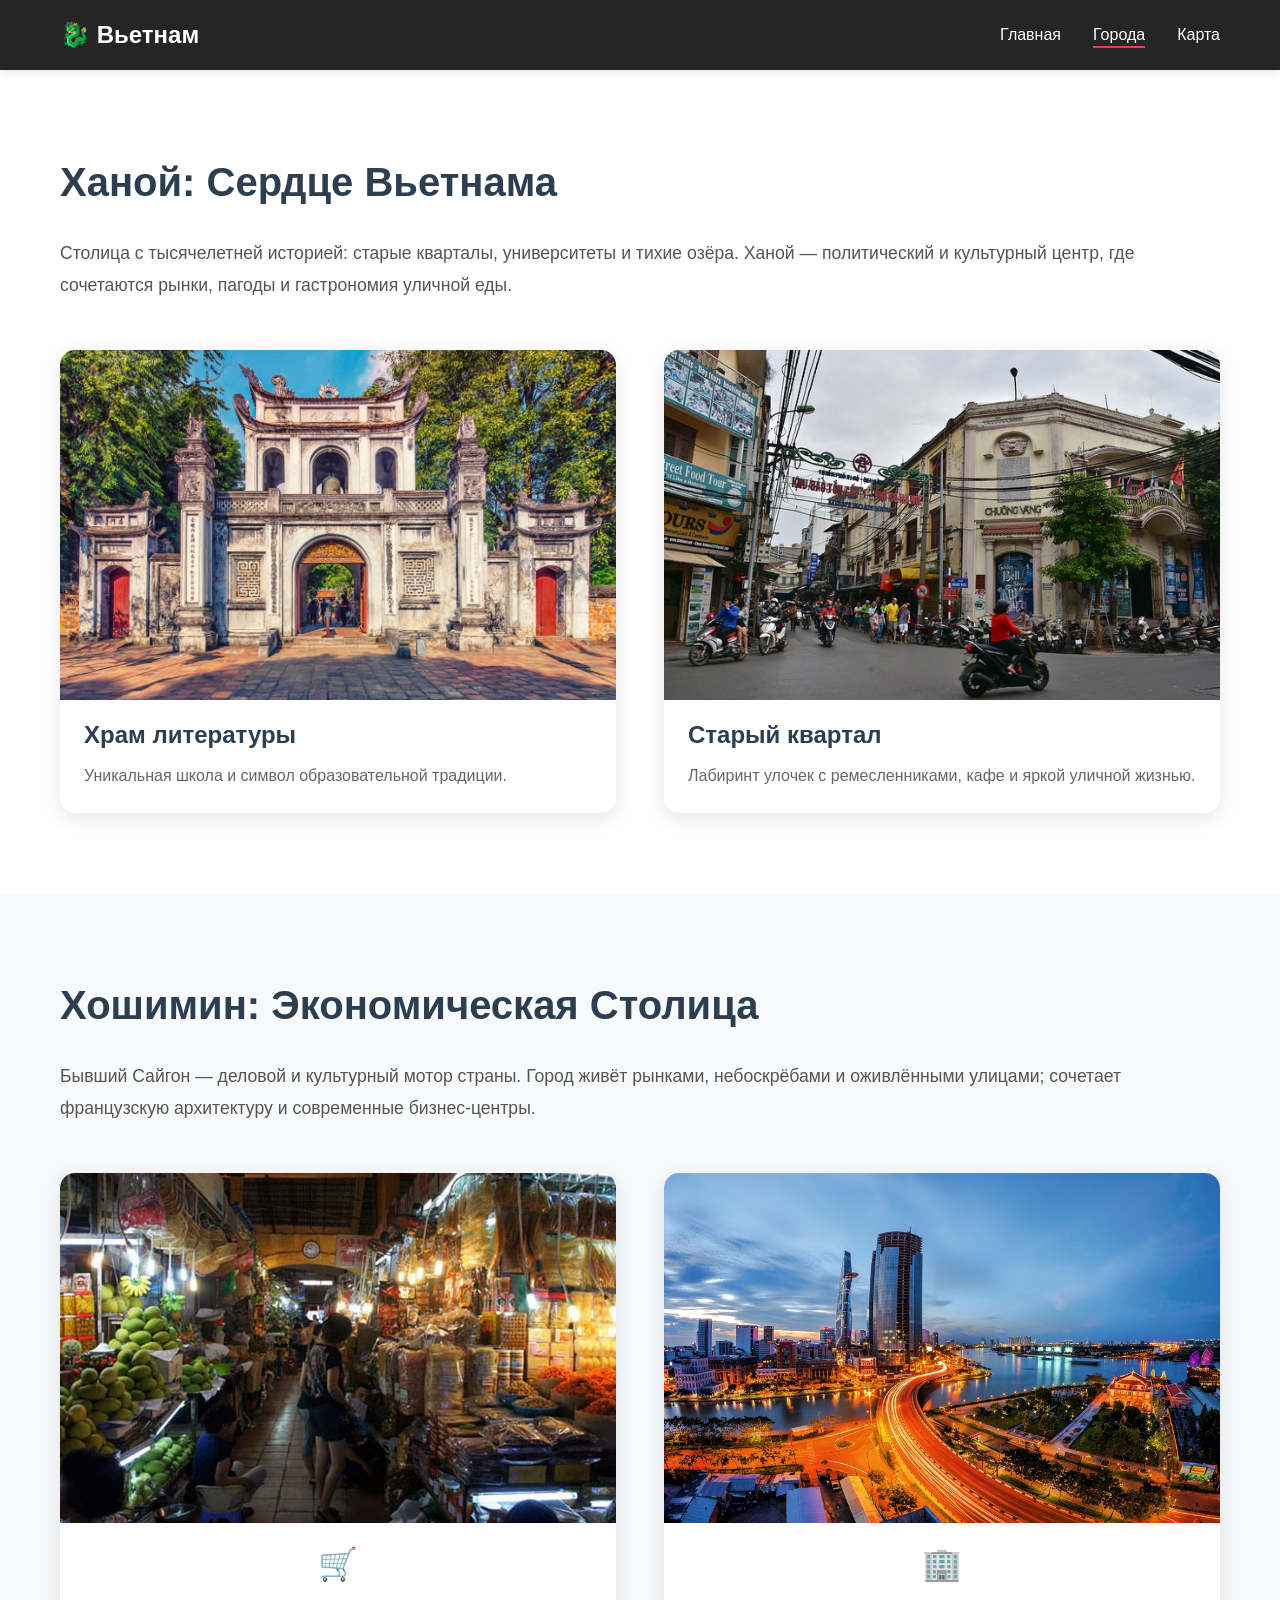
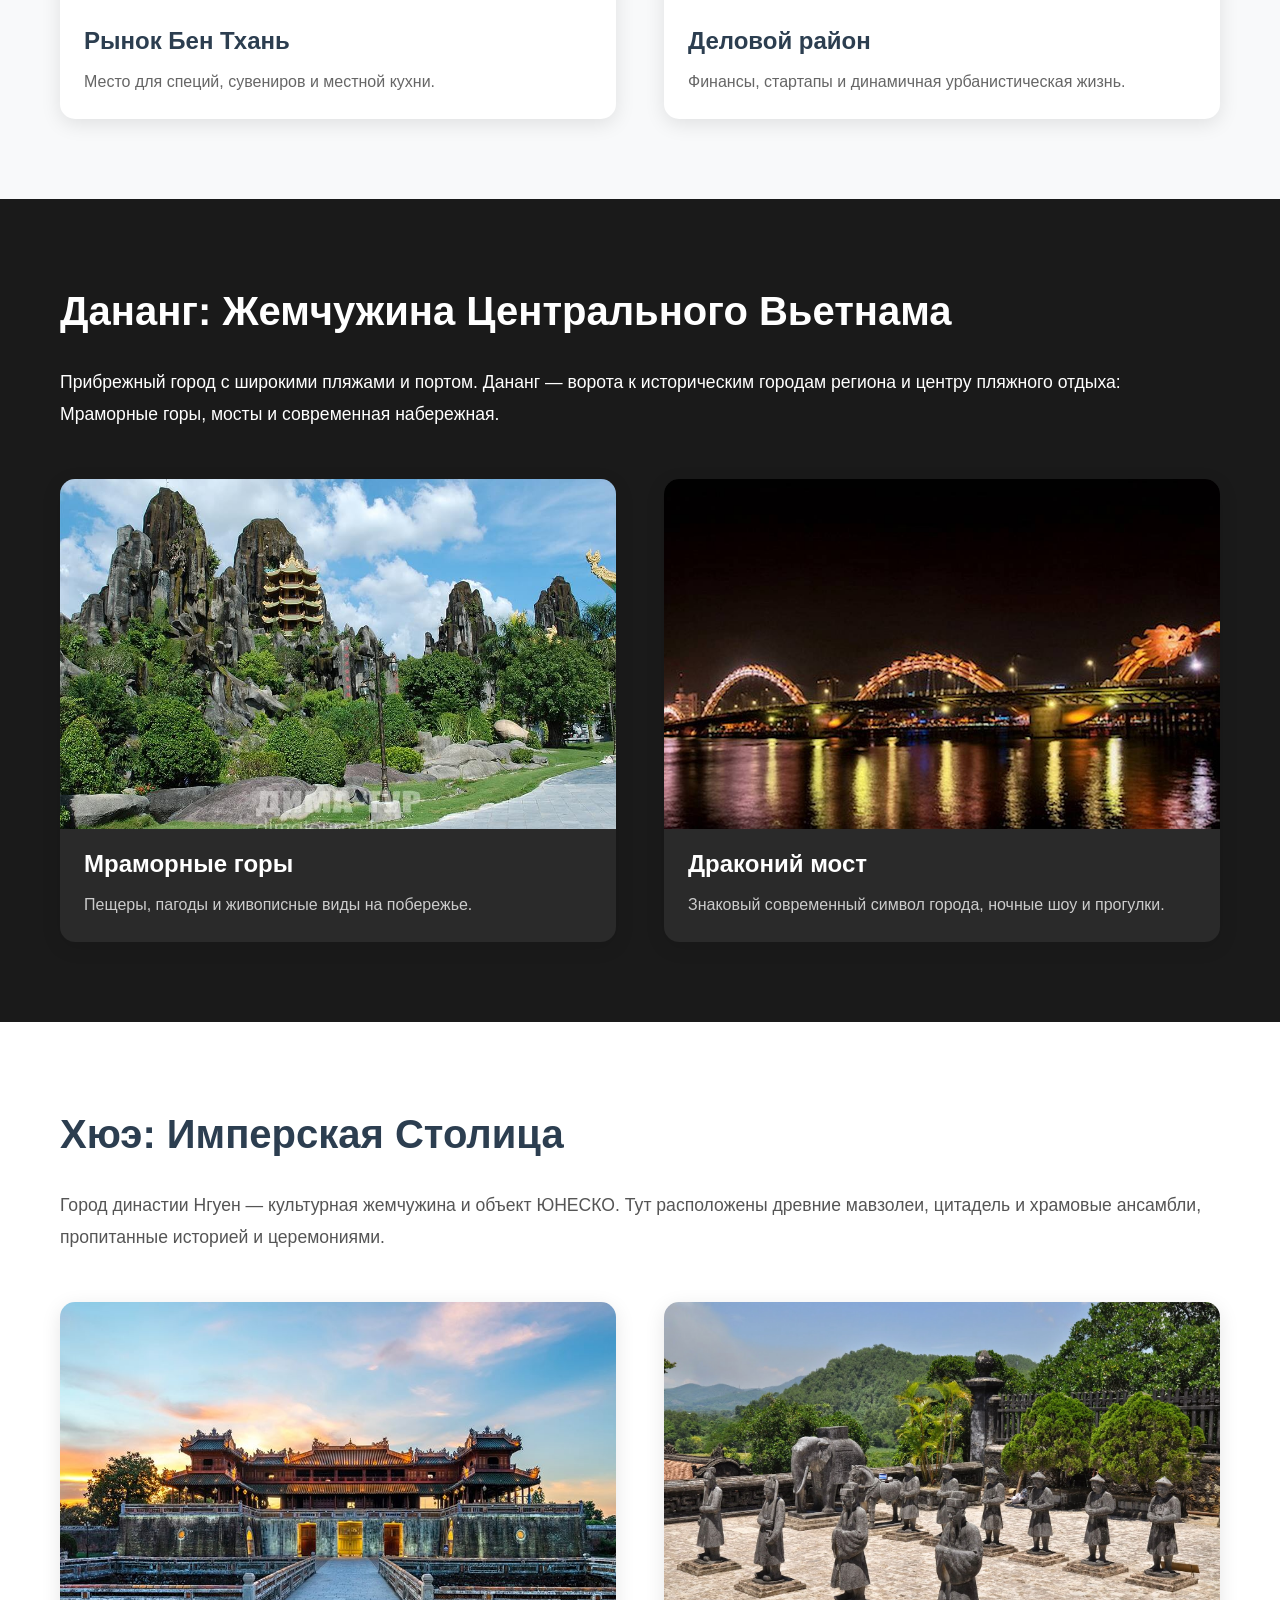
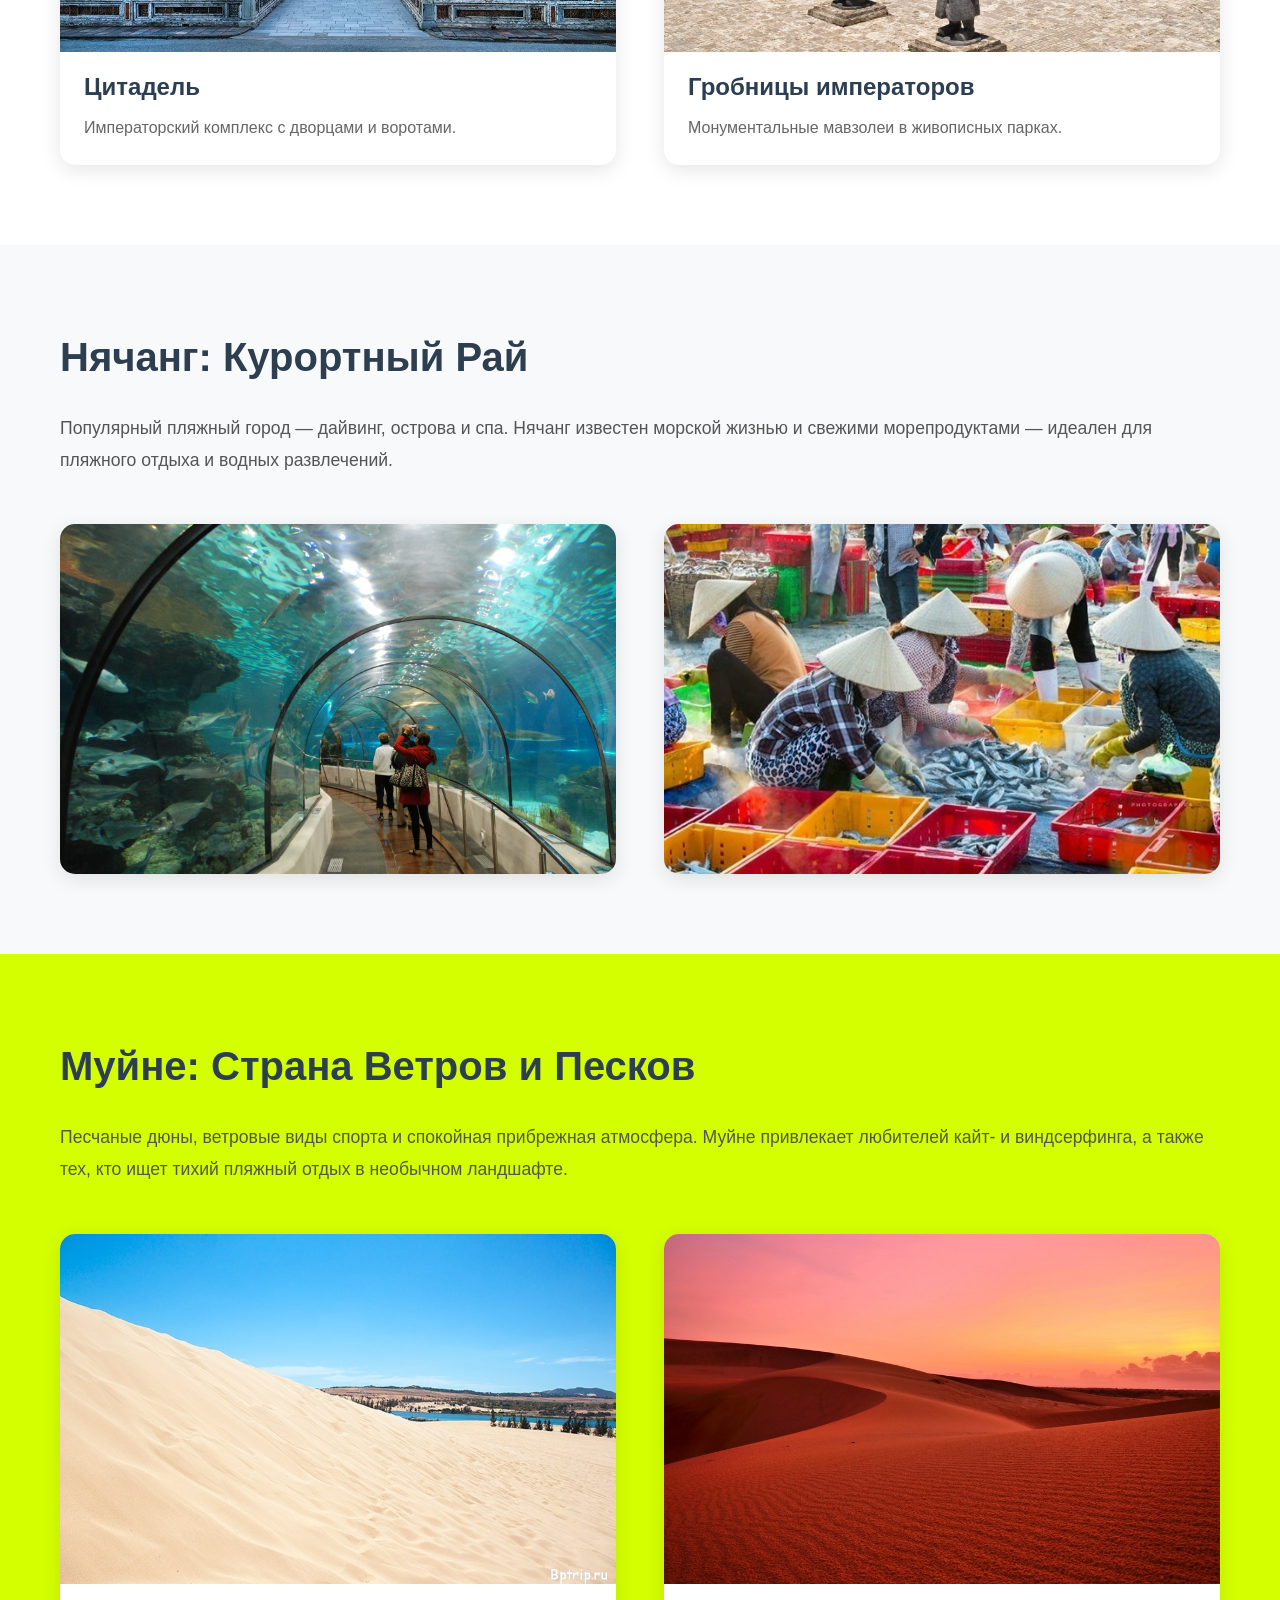
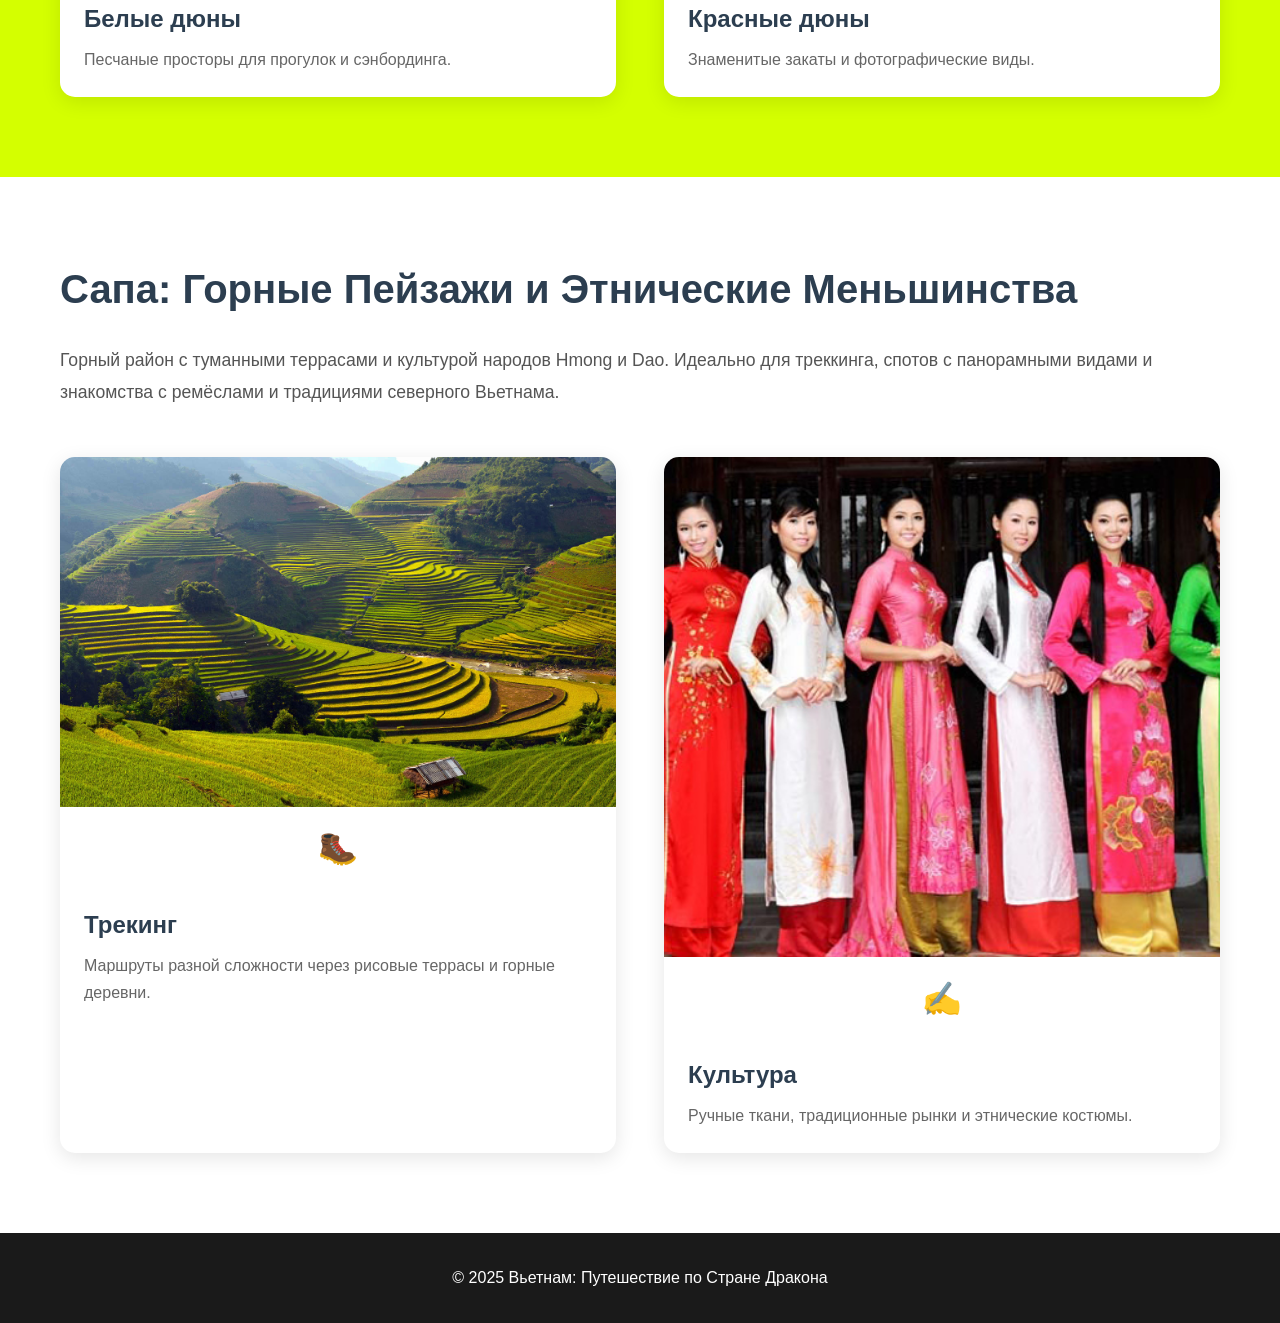
==== cities.html @ faefa75d "Upload all" ====
<!DOCTYPE html>
<html lang="ru">
<head>
    <meta charset="UTF-8">
    <meta name="viewport" content="width=device-width, initial-scale=1.0">
    <title>Города Вьетнама</title>
    <link rel="stylesheet" href="css/style.css">
    <link rel="stylesheet" href="css/responsive.css">
</head>
<body>
    <nav class="navbar">
        <div class="container">
            <div class="logo">🐉 Вьетнам</div>
            <ul class="nav-menu">
                <li><a href="index.html">Главная</a></li>
                <li><a href="cities.html" class="active">Города</a></li>
                <li><a href="map.html">Карта</a></li>
            </ul>
            <div class="burger">
                <span></span>
                <span></span>
                <span></span>
            </div>
        </div>
    </nav>

    <!-- Hanoi -->
    <section class="city-section" id="hanoi">
        <div class="container">
            <h1 class="city-title">Ханой: Сердце Вьетнама</h1>
            <p class="city-intro">Столица с тысячелетней историей: старые кварталы, университеты и тихие озёра. Ханой — политический и культурный центр, где сочетаются рынки, пагоды и гастрономия уличной еды.</p>
            
            <div class="attractions">
                <div class="attraction">
                    <img src="images/cities/hanoi-temple.jpg" alt="Храм Литературы">
                    <h3>Храм литературы</h3>
                    <p>Уникальная школа и символ образовательной традиции.</p>
                </div>
                <div class="attraction">
                    <img src="images/cities/hanoi-street.jpg" alt="Старый квартал">
                    <h3>Старый квартал</h3>
                    <p>Лабиринт улочек с ремесленниками, кафе и яркой уличной жизнью.</p>
                </div>
            </div>
        </div>
    </section>

    <!-- Ho Chi Minh -->
    <section class="city-section bg-light" id="hcmc">
        <div class="container">
            <h1 class="city-title">Хошимин: Экономическая Столица</h1>
            <p class="city-intro">Бывший Сайгон — деловой и культурный мотор страны. Город живёт рынками, небоскрёбами и оживлёнными улицами; сочетает французскую архитектуру и современные бизнес-центры.</p>
            
            <div class="attractions">
                <div class="attraction">
                    <img src="images/cities/hcmc-market.jpg" alt="Рынок Бен Тхань">
                    <div class="icon">🛒</div>
                    <h3>Рынок Бен Тхань</h3>
                    <p>Место для специй, сувениров и местной кухни.</p>
                </div>
                <div class="attraction">
                    <img src="images/cities/hcmc-business.jpg" alt="Деловой район">
                    <div class="icon">🏢</div>
                    <h3>Деловой район</h3>
                    <p>Финансы, стартапы и динамичная урбанистическая жизнь.</p>
                </div>
            </div>
        </div>
    </section>

    <!-- Da Nang -->
    <section class="city-section dark-theme" id="danang">
        <div class="container">
            <h1 class="city-title">Дананг: Жемчужина Центрального Вьетнама</h1>
            <p class="city-intro">Прибрежный город с широкими пляжами и портом. Дананг — ворота к историческим городам региона и центру пляжного отдыха: Мраморные горы, мосты и современная набережная.</p>
            
            <div class="attractions">
                <div class="attraction">
                    <img src="images/cities/danang-mountains.jpg" alt="Мраморные горы">
                    <h3>Мраморные горы</h3>
                    <p>Пещеры, пагоды и живописные виды на побережье.</p>
                </div>
                <div class="attraction">
                    <img src="images/cities/danang-bridge.jpg" alt="Драконий мост">
                    <h3>Драконий мост</h3>
                    <p>Знаковый современный символ города, ночные шоу и прогулки.</p>
                </div>
            </div>
        </div>
    </section>

    <!-- Hue -->
    <section class="city-section" id="hue">
        <div class="container">
            <h1 class="city-title">Хюэ: Имперская Столица</h1>
            <p class="city-intro">Город династии Нгуен — культурная жемчужина и объект ЮНЕСКО. Тут расположены древние мавзолеи, цитадель и храмовые ансамбли, пропитанные историей и церемониями.</p>
            
            <div class="attractions">
                <div class="attraction">
                    <img src="images/cities/hue-citadel.jpg" alt="Цитадель">
                    <h3>Цитадель</h3>
                    <p>Императорский комплекс с дворцами и воротами.</p>
                </div>
                <div class="attraction">
                    <img src="images/cities/hue-tombs.jpg" alt="Гробницы императоров">
                    <h3>Гробницы императоров</h3>
                    <p>Монументальные мавзолеи в живописных парках.</p>
                </div>
            </div>
        </div>
    </section>

    <!-- Nha Trang -->
    <section class="city-section bg-light" id="nhatrang">
        <div class="container">
            <h1 class="city-title">Нячанг: Курортный Рай</h1>
            <p class="city-intro">Популярный пляжный город — дайвинг, острова и спа. Нячанг известен морской жизнью и свежими морепродуктами — идеален для пляжного отдыха и водных развлечений.</p>
            
            <div class="attractions full-width">
                <div class="attraction">
                    <img src="images/cities/nha-trang-diving.jpg" alt="Дайвинг">
                </div>
                <div class="attraction">
                    <img src="images/cities/nha-trang-market.jpg" alt="Рынок морепродуктов">
                </div>
            </div>
        </div>
    </section>

    <!-- Mui Ne -->
    <section class="city-section lime-theme" id="muine">
        <div class="container">
            <h1 class="city-title">Муйне: Страна Ветров и Песков</h1>
            <p class="city-intro">Песчаные дюны, ветровые виды спорта и спокойная прибрежная атмосфера. Муйне привлекает любителей кайт- и виндсерфинга, а также тех, кто ищет тихий пляжный отдых в необычном ландшафте.</p>
            
            <div class="attractions">
                <div class="attraction">
                    <img src="images/cities/mui-ne-white.jpg" alt="Белые дюны">
                    <h3>Белые дюны</h3>
                    <p>Песчаные просторы для прогулок и сэнбординга.</p>
                </div>
                <div class="attraction">
                    <img src="images/cities/mui-ne-red.jpg" alt="Красные дюны">
                    <h3>Красные дюны</h3>
                    <p>Знаменитые закаты и фотографические виды.</p>
                </div>
            </div>
        </div>
    </section>

    <!-- Sapa -->
    <section class="city-section" id="sapa">
        <div class="container">
            <h1 class="city-title">Сапа: Горные Пейзажи и Этнические Меньшинства</h1>
            <p class="city-intro">Горный район с туманными террасами и культурой народов Hmong и Dao. Идеально для треккинга, спотов с панорамными видами и знакомства с ремёслами и традициями северного Вьетнама.</p>
            
            <div class="attractions">
                <div class="attraction">
                    <img src="images/cities/sapa-trekking.jpg" alt="Треккинг">
                    <div class="icon">🥾</div>
                    <h3>Трекинг</h3>
                    <p>Маршруты разной сложности через рисовые террасы и горные деревни.</p>
                </div>
                <div class="attraction attraction-tall">
                    <img src="images/cities/sapa-culture.jpg" alt="Культура">
                    <div class="icon">✍️</div>
                    <h3>Культура</h3>
                    <p>Ручные ткани, традиционные рынки и этнические костюмы.</p>
                </div>
            </div>
        </div>
    </section>

    <footer class="footer">
        <div class="container">
            <p>&copy; 2025 Вьетнам: Путешествие по Стране Дракона</p>
        </div>
    </footer>

    <script src="js/main.js"></script>
</body>
</html>
---- css/style.css ----
/* =====================
   GLOBAL STYLES
===================== */
:root {
    --primary-color: #DA4453;
    --secondary-color: #89216B;
    --accent-lime: #d4ff00;
    --dark-bg: #1a1a1a;
    --light-bg: #f8f9fa;
    --text-dark: #2c3e50;
    --text-light: #ffffff;
    --transition: all 0.3s ease;
}

* {
    margin: 0;
    padding: 0;
    box-sizing: border-box;
}

body {
    font-family: 'Segoe UI', Tahoma, Geneva, Verdana, sans-serif;
    line-height: 1.6;
    color: var(--text-dark);
    overflow-x: hidden;
}

.container {
    max-width: 1200px;
    margin: 0 auto;
    padding: 0 20px;
}

img {
    max-width: 100%;
    height: auto;
    display: block;
}

a {
    text-decoration: none;
    color: inherit;
}

/* =====================
   NAVIGATION
===================== */
.navbar {
    background: rgba(26, 26, 26, 0.95);
    backdrop-filter: blur(10px);
    padding: 1rem 0;
    position: sticky;
    top: 0;
    z-index: 1000;
    box-shadow: 0 2px 10px rgba(0,0,0,0.1);
}

.navbar .container {
    display: flex;
    justify-content: space-between;
    align-items: center;
}

.logo {
    font-size: 1.5rem;
    font-weight: bold;
    color: var(--text-light);
    cursor: pointer;
    transition: var(--transition);
}

.logo:hover {
    transform: scale(1.05);
}

.nav-menu {
    display: flex;
    list-style: none;
    gap: 2rem;
}

.nav-menu a {
    color: var(--text-light);
    transition: var(--transition);
    position: relative;
    font-weight: 500;
}

.nav-menu a::after {
    content: '';
    position: absolute;
    bottom: -5px;
    left: 0;
    width: 0;
    height: 2px;
    background: var(--primary-color);
    transition: var(--transition);
}

.nav-menu a:hover::after,
.nav-menu a.active::after {
    width: 100%;
}

.burger {
    display: none;
    flex-direction: column;
    cursor: pointer;
    gap: 4px;
}

.burger span {
    width: 25px;
    height: 3px;
    background: var(--text-light);
    transition: var(--transition);
    border-radius: 2px;
}

.burger.active span:nth-child(1) {
    transform: rotate(45deg) translate(5px, 5px);
}

.burger.active span:nth-child(2) {
    opacity: 0;
}

.burger.active span:nth-child(3) {
    transform: rotate(-45deg) translate(7px, -6px);
}

/* =====================
   HERO SECTION
===================== */
.hero {
    height: 100vh;
    background: url('../images/hero/vietnam-map.jpg') center/cover no-repeat;
    position: relative;
    display: flex;
    align-items: center;
    justify-content: center;
    text-align: center;
}

.hero-overlay {
    position: absolute;
    top: 0;
    left: 0;
    width: 100%;
    height: 100%;
    background: linear-gradient(135deg, rgba(218, 68, 83, 0.7), rgba(137, 33, 107, 0.7));
}

.hero-content {
    position: relative;
    z-index: 10;
    color: var(--text-light);
    max-width: 800px;
    padding: 2rem;
    animation: fadeInUp 1s ease;
}

.hero-title {
    font-size: 3.5rem;
    margin-bottom: 1rem;
    text-shadow: 2px 2px 8px rgba(0,0,0,0.4);
    font-weight: 700;
}

.hero-subtitle {
    font-size: 1.2rem;
    margin-bottom: 2rem;
    line-height: 1.8;
    text-shadow: 1px 1px 4px rgba(0,0,0,0.3);
}

@keyframes fadeInUp {
    from {
        opacity: 0;
        transform: translateY(30px);
    }
    to {
        opacity: 1;
        transform: translateY(0);
    }
}

/* =====================
   BUTTONS
===================== */
.btn {
    display: inline-block;
    padding: 12px 30px;
    border-radius: 50px;
    font-weight: 600;
    transition: var(--transition);
    cursor: pointer;
    border: none;
    font-size: 1rem;
}

.btn-primary {
    background: var(--primary-color);
    color: var(--text-light);
    box-shadow: 0 4px 15px rgba(218, 68, 83, 0.4);
}

.btn-primary:hover {
    background: #c23848;
    transform: translateY(-2px);
    box-shadow: 0 6px 20px rgba(218, 68, 83, 0.6);
}

.btn-secondary {
    background: transparent;
    color: var(--primary-color);
    border: 2px solid var(--primary-color);
    margin-top: 2rem;
}

.btn-secondary:hover {
    background: var(--primary-color);
    color: var(--text-light);
}

.btn-center {
    text-align: center;
    margin-top: 2rem;
}

/* =====================
   SECTIONS
===================== */
.section-title {
    font-size: 2.5rem;
    text-align: center;
    margin-bottom: 1rem;
    color: var(--text-dark);
    font-weight: 700;
}

.section-desc {
    text-align: center;
    max-width: 700px;
    margin: 0 auto 2rem;
    font-size: 1.1rem;
    color: #666;
    line-height: 1.8;
}

.overview {
    padding: 80px 20px;
    background: var(--light-bg);
}

.tags {
    display: flex;
    justify-content: center;
    gap: 1rem;
    flex-wrap: wrap;
    margin-top: 2rem;
}

.tag {
    background: white;
    padding: 10px 20px;
    border-radius: 25px;
    box-shadow: 0 2px 10px rgba(0,0,0,0.1);
    font-weight: 500;
    transition: var(--transition);
}

.tag:hover {
    transform: translateY(-3px);
    box-shadow: 0 4px 15px rgba(218, 68, 83, 0.2);
}

/* =====================
   CITIES GRID
===================== */
.cities-preview {
    padding: 80px 20px;
}

.cities-grid {
    display: grid;
    grid-template-columns: repeat(auto-fit, minmax(250px, 1fr));
    gap: 2rem;
    margin-bottom: 3rem;
}

.city-card {
    background: white;
    padding: 2rem;
    border-radius: 15px;
    box-shadow: 0 5px 20px rgba(0,0,0,0.1);
    text-align: center;
    transition: var(--transition);
    cursor: pointer;
}

.city-card:hover {
    transform: translateY(-10px);
    box-shadow: 0 10px 30px rgba(218, 68, 83, 0.3);
}

.city-icon {
    font-size: 3rem;
    margin-bottom: 1rem;
    transition: var(--transition);
}

.city-card:hover .city-icon {
    transform: scale(1.1);
}

.city-card h3 {
    font-size: 1.5rem;
    margin-bottom: 0.5rem;
    color: var(--text-dark);
    font-weight: 700;
}

.city-card p {
    color: #666;
}

/* =====================
   CITY SECTIONS
===================== */
.city-section {
    padding: 80px 20px;
    background: white;
}

.city-section.bg-light {
    background: var(--light-bg);
}

.city-section.dark-theme {
    background: var(--dark-bg);
    color: var(--text-light);
}

.city-section.dark-theme .city-title,
.city-section.dark-theme .city-intro {
    color: var(--text-light);
}

.city-section.lime-theme {
    background: var(--accent-lime);
}

.city-title {
    font-size: 2.5rem;
    margin-bottom: 1.5rem;
    font-weight: 700;
}

.city-intro {
    font-size: 1.1rem;
    margin-bottom: 3rem;
    line-height: 1.8;
    color: #555;
}

.attractions {
    display: grid;
    grid-template-columns: repeat(auto-fit, minmax(300px, 1fr));
    gap: 3rem;
}

.attractions.full-width {
    grid-template-columns: 1fr 1fr;
}

.attraction {
    background: white;
    border-radius: 15px;
    overflow: hidden;
    box-shadow: 0 5px 20px rgba(0,0,0,0.1);
    transition: var(--transition);
}

.dark-theme .attraction {
    background: #2a2a2a;
}

.attraction:hover {
    transform: scale(1.05);
    box-shadow: 0 10px 30px rgba(0,0,0,0.2);
}

.attraction img {
    width: 100%;
    height: 350px;
    object-fit: cover;
    transition: var(--transition);
}

.attraction:hover img {
    transform: scale(1.05);
}

.attraction h3 {
    padding: 1rem 1.5rem 0.5rem;
    font-size: 1.5rem;
    font-weight: 700;
}

.attraction p {
    padding: 0 1.5rem 1.5rem;
    color: #666;
    line-height: 1.7;
}

.dark-theme .attraction p {
    color: #ccc;
}

.icon {
    font-size: 2rem;
    text-align: center;
    padding: 1rem 0;
}

/* =====================
   SAPA SPECIAL - 2nd pic is 500px!
===================== */
#sapa .attraction-tall img {
    height: 500px !important;
}

/* =====================
   MAP SECTION
===================== */
.map-section {
    min-height: 100vh;
}

.map-header {
    background: linear-gradient(135deg, var(--primary-color), var(--secondary-color));
    color: var(--text-light);
    padding: 60px 20px;
    text-align: center;
}

.map-header h1 {
    font-size: 2.5rem;
    margin-bottom: 1rem;
    font-weight: 700;
}

.map-header p {
    max-width: 800px;
    margin: 0 auto;
    font-size: 1.1rem;
    line-height: 1.8;
}

#map {
    width: 100%;
    height: 600px;
}

.leaflet-container {
    background: #e8f4f8 !important;
}

.leaflet-tile-container {
    filter: none !important;
}

.custom-marker:hover div {
    transform: scale(1.2) !important;
    box-shadow: 0 6px 20px rgba(218, 68, 83, 0.7) !important;
}

/* City info card */
.city-info-card {
    position: fixed;
    top: 50%;
    left: 50%;
    transform: translate(-50%, -50%) scale(0);
    background: white;
    border-radius: 20px;
    padding: 0;
    max-width: 500px;
    width: 90%;
    box-shadow: 0 10px 50px rgba(0,0,0,0.3);
    z-index: 10000;
    transition: all 0.4s cubic-bezier(0.68, -0.55, 0.265, 1.55);
    overflow: hidden;
}

.city-info-card.active {
    transform: translate(-50%, -50%) scale(1);
}

.city-info-card.hidden {
    display: none;
}

.city-info-card::before {
    content: '';
    position: fixed;
    top: 0;
    left: 0;
    width: 100vw;
    height: 100vh;
    background: rgba(0, 0, 0, 0.5);
    z-index: -1;
    opacity: 0;
    transition: opacity 0.3s ease;
    pointer-events: none;
}

.city-info-card.active::before {
    opacity: 1;
    pointer-events: auto;
}

.close-btn {
    position: absolute;
    top: 15px;
    right: 15px;
    background: rgba(255, 255, 255, 0.95);
    border: none;
    width: 40px;
    height: 40px;
    border-radius: 50%;
    font-size: 1.8rem;
    cursor: pointer;
    color: #333;
    transition: all 0.3s ease;
    z-index: 10;
    display: flex;
    align-items: center;
    justify-content: center;
    box-shadow: 0 3px 10px rgba(0,0,0,0.2);
}

.close-btn:hover {
    background: var(--primary-color);
    color: white;
    transform: rotate(90deg);
}

.city-info-content {
    padding: 0;
}

.city-info-content img {
    width: 100%;
    height: 250px;
    object-fit: cover;
    border-radius: 0;
    margin-bottom: 0;
}

.city-info-content h2 {
    padding: 1.5rem 2rem 0.5rem;
    margin: 0;
    color: var(--text-dark);
    font-size: 1.8rem;
    font-weight: 700;
}

.city-info-content p {
    padding: 0 2rem 1.5rem;
    margin: 0;
    color: #666;
    line-height: 1.8;
}

.city-info-content .btn {
    margin: 0 2rem 2rem;
}

/* =====================
   FOOTER
===================== */
.footer {
    background: var(--dark-bg);
    color: var(--text-light);
    text-align: center;
    padding: 2rem 0;
}

/* =====================
   RESPONSIVE
===================== */
@media (max-width: 768px) {
    .hero-title {
        font-size: 2rem;
    }
    
    .hero-subtitle {
        font-size: 1rem;
    }
    
    .burger {
        display: flex;
    }
    
    .nav-menu {
        position: fixed;
        top: 65px;
        left: -100%;
        flex-direction: column;
        background: rgba(26, 26, 26, 0.98);
        width: 100%;
        padding: 2rem;
        transition: var(--transition);
    }
    
    .nav-menu.active {
        left: 0;
    }
    
    .section-title {
        font-size: 2rem;
    }
    
    .attractions.full-width {
        grid-template-columns: 1fr;
    }
    
    .attractions {
        grid-template-columns: 1fr;
    }
    /* sapa 2nd pic- smaller on mobiles */
    #sapa .attraction-tall img {
        height: 400px !important;
    }
}

@media (max-width: 480px) {
    .hero-title {
        font-size: 1.8rem;
    }
    
    .city-title {
        font-size: 2rem;
    }
    
    #sapa .attraction-tall img {
        height: 350px !important;
    }
}
---- css/responsive.css ----
/* =====================
   TABLET (768px - 1024px)
===================== */
@media (max-width: 1024px) {
    .cities-grid {
        grid-template-columns: repeat(2, 1fr);
    }
    
    .attractions {
        grid-template-columns: 1fr;
    }
    
    .sapa-layout {
        grid-template-columns: 1fr;
    }
    
    .final-content {
        grid-template-columns: 1fr;
    }
    
    .final-image {
        min-height: 400px;
    }
    
    .final-text {
        padding: 60px 40px;
    }
}

/* =====================
   MOBILE (max 768px)
===================== */
@media (max-width: 768px) {
    /* Navigation */
    .burger {
        display: flex;
    }
    
    .nav-menu {
        position: fixed;
        top: 65px;
        left: -100%;
        flex-direction: column;
        background: rgba(26, 26, 26, 0.98);
        width: 100%;
        padding: 2rem;
        transition: var(--transition);
        gap: 1rem;
    }
    
    .nav-menu.active {
        left: 0;
    }
    
    .nav-menu li {
        text-align: center;
        padding: 0.5rem 0;
    }
    
    /* Hero */
    .hero {
        height: 100vh;
    }
    
    .hero-title {
        font-size: 2.2rem;
    }
    
    .hero-subtitle {
        font-size: 1rem;
    }
    
    /* Sections */
    .section-title {
        font-size: 2rem;
    }
    
    .section-desc {
        font-size: 1rem;
    }
    
    .overview {
        padding: 60px 20px;
    }
    
    .cities-preview {
        padding: 60px 20px;
    }
    
    .cities-grid {
        grid-template-columns: 1fr;
        gap: 1.5rem;
    }
    
    /* City Sections */
    .city-section {
        padding: 60px 20px;
    }
    
    .city-title {
        font-size: 2rem;
    }
    
    .city-intro {
        font-size: 1rem;
    }
    
    .attractions {
        gap: 2rem;
    }
    
    .attraction-vertical img {
        height: 400px !important;
    }
    
    /* Final Section */
    .final-text {
        padding: 40px 30px;
    }
    
    .final-text h2 {
        font-size: 2rem;
    }
    
    .final-text p {
        font-size: 1rem;
    }
    
    /* Map */
    .map-header {
        padding: 50px 20px;
    }
    
    .map-header h1 {
        font-size: 2rem;
    }
    
    .map-header p {
        font-size: 1rem;
    }
    
    #map {
        height: 500px;
    }
    
    .city-info-card {
        width: 95%;
        max-height: 90vh;
    }
    
    .city-info-content h2 {
        font-size: 1.6rem;
        padding: 1.5rem 2rem 0.5rem;
    }
    
    .city-info-content p {
        font-size: 1rem;
        padding: 0 2rem 1.5rem;
    }
    
    .city-info-content .btn {
        margin: 0 2rem 2rem;
    }
}

/* =====================
   SMALL MOBILE (max 480px)
===================== */
@media (max-width: 480px) {
    .hero-title {
        font-size: 1.8rem;
    }
    
    .hero-subtitle {
        font-size: 0.95rem;
    }
    
    .btn {
        padding: 12px 25px;
        font-size: 0.95rem;
    }
    
    .section-title {
        font-size: 1.8rem;
    }
    
    .city-title {
        font-size: 1.8rem;
    }
    
    .tags {
        gap: 0.8rem;
    }
    
    .tag {
        padding: 10px 18px;
        font-size: 0.9rem;
    }
    
    .city-card {
        padding: 2rem 1.5rem;
    }
    
    .final-text {
        padding: 30px 20px;
    }
    
    .final-text h2 {
        font-size: 1.8rem;
    }
    
    #map {
        height: 400px;
    }
    
    .city-info-card {
        width: 98%;
    }
    
    .city-info-content img {
        height: 220px;
    }
    
    .close-btn {
        width: 40px;
        height: 40px;
        font-size: 1.5rem;
        top: 15px;
        right: 15px;
    }
}

/* =====================
   LANDSCAPE MOBILE
===================== */
@media (max-height: 500px) and (orientation: landscape) {
    .hero {
        height: auto;
        min-height: 100vh;
        padding: 100px 0;
    }
    
    .hero-title {
        font-size: 2rem;
    }
}
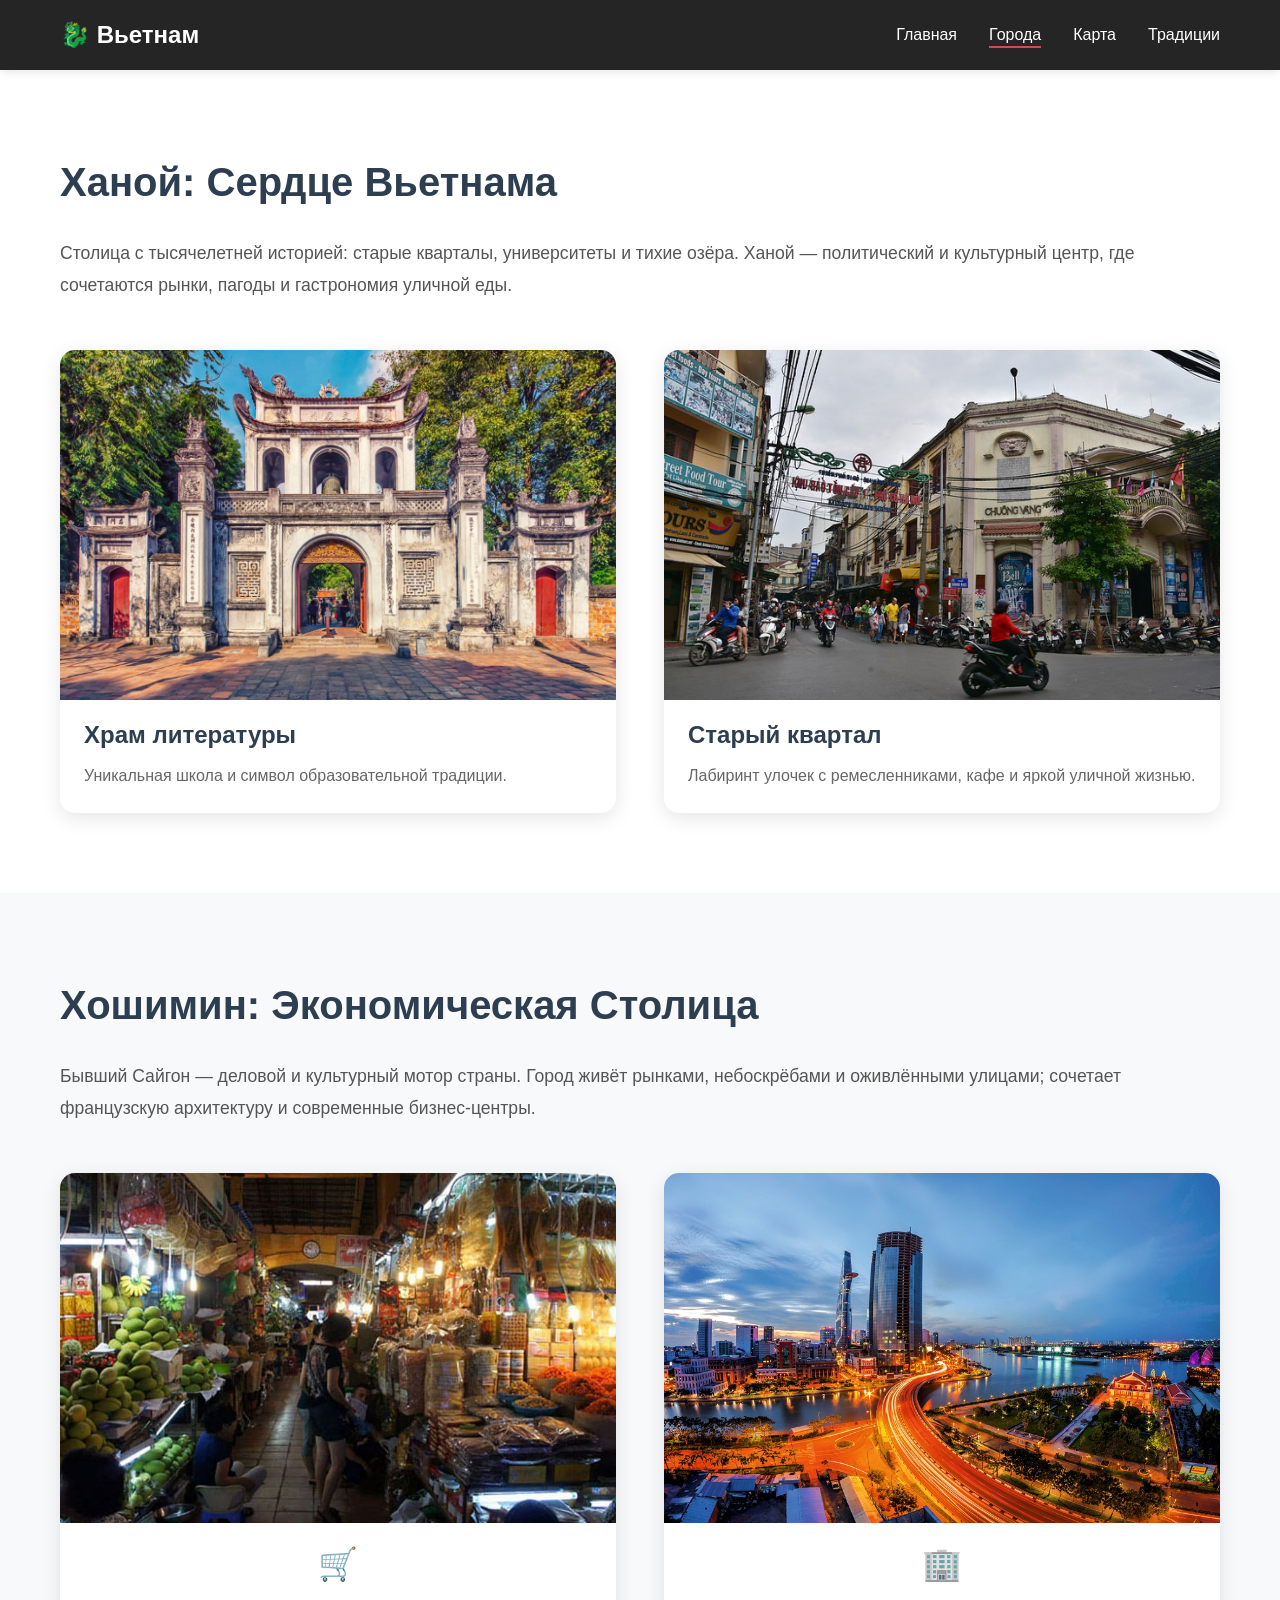
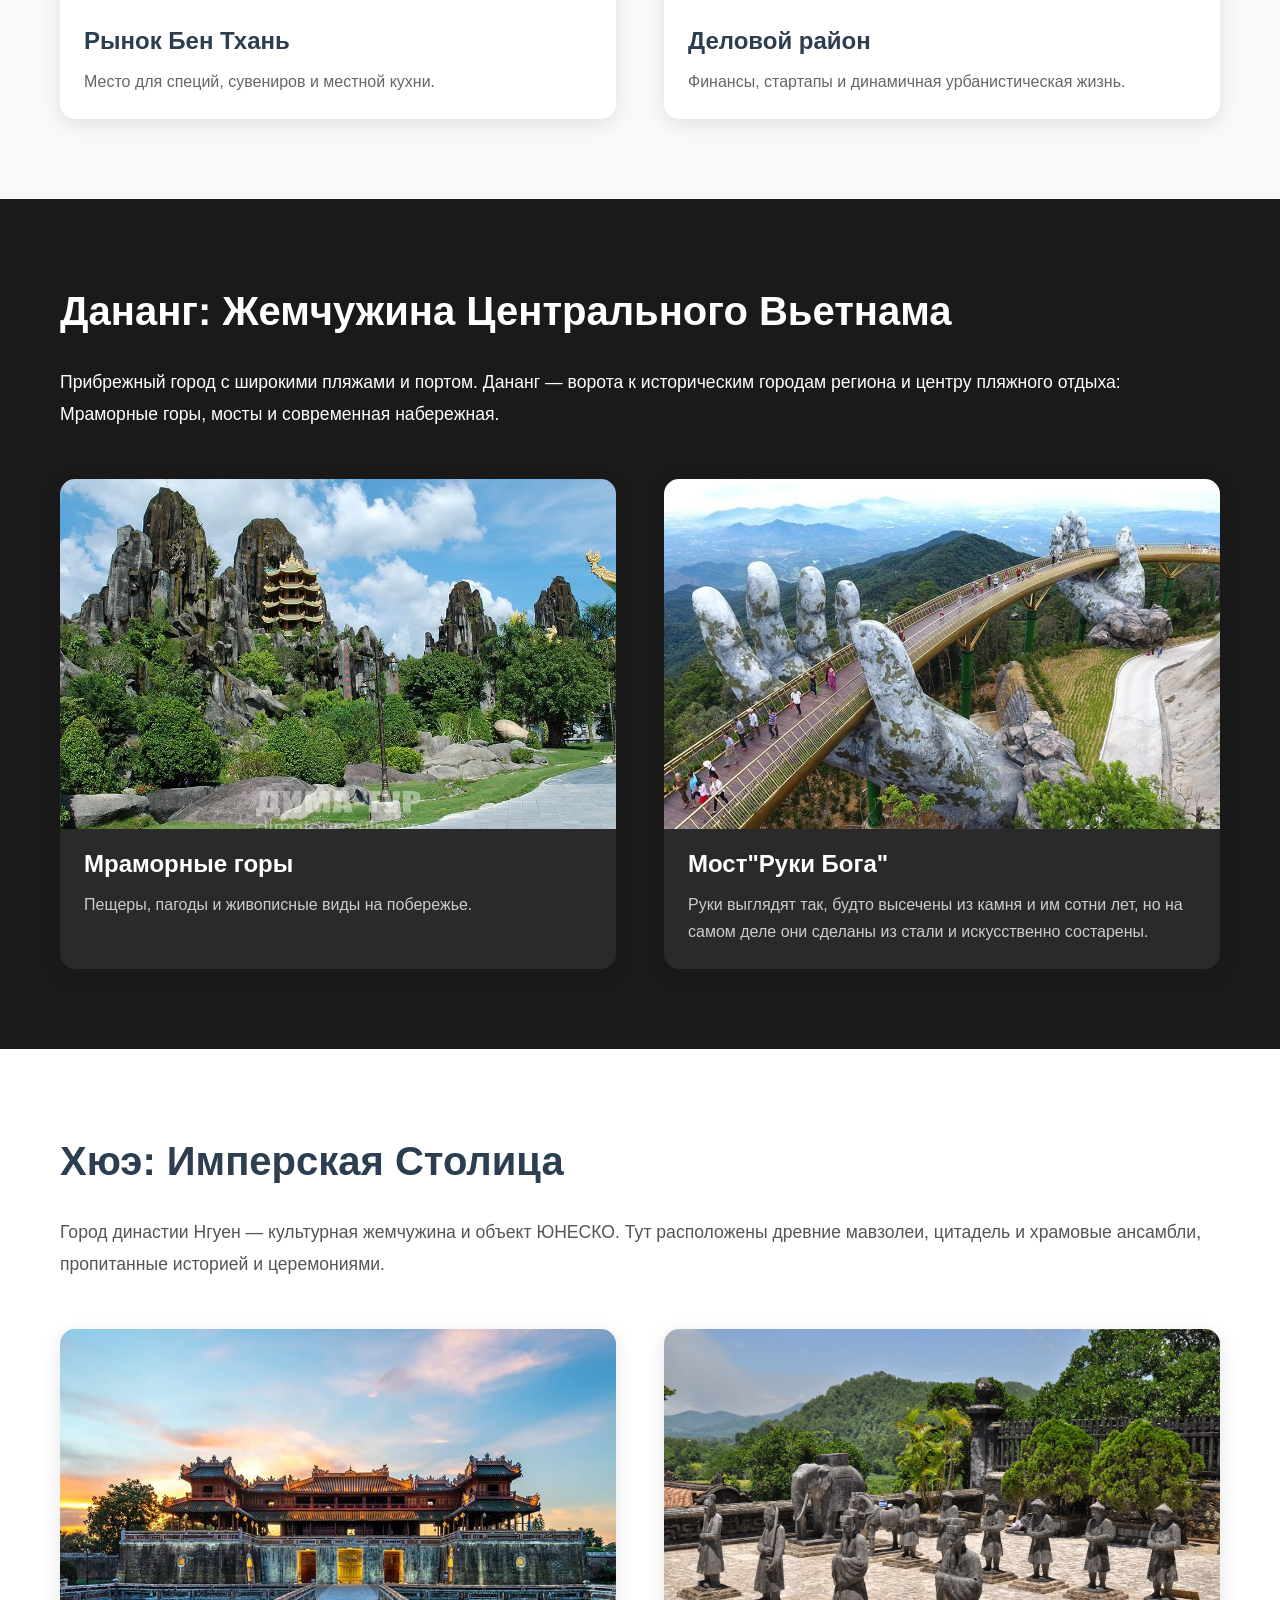
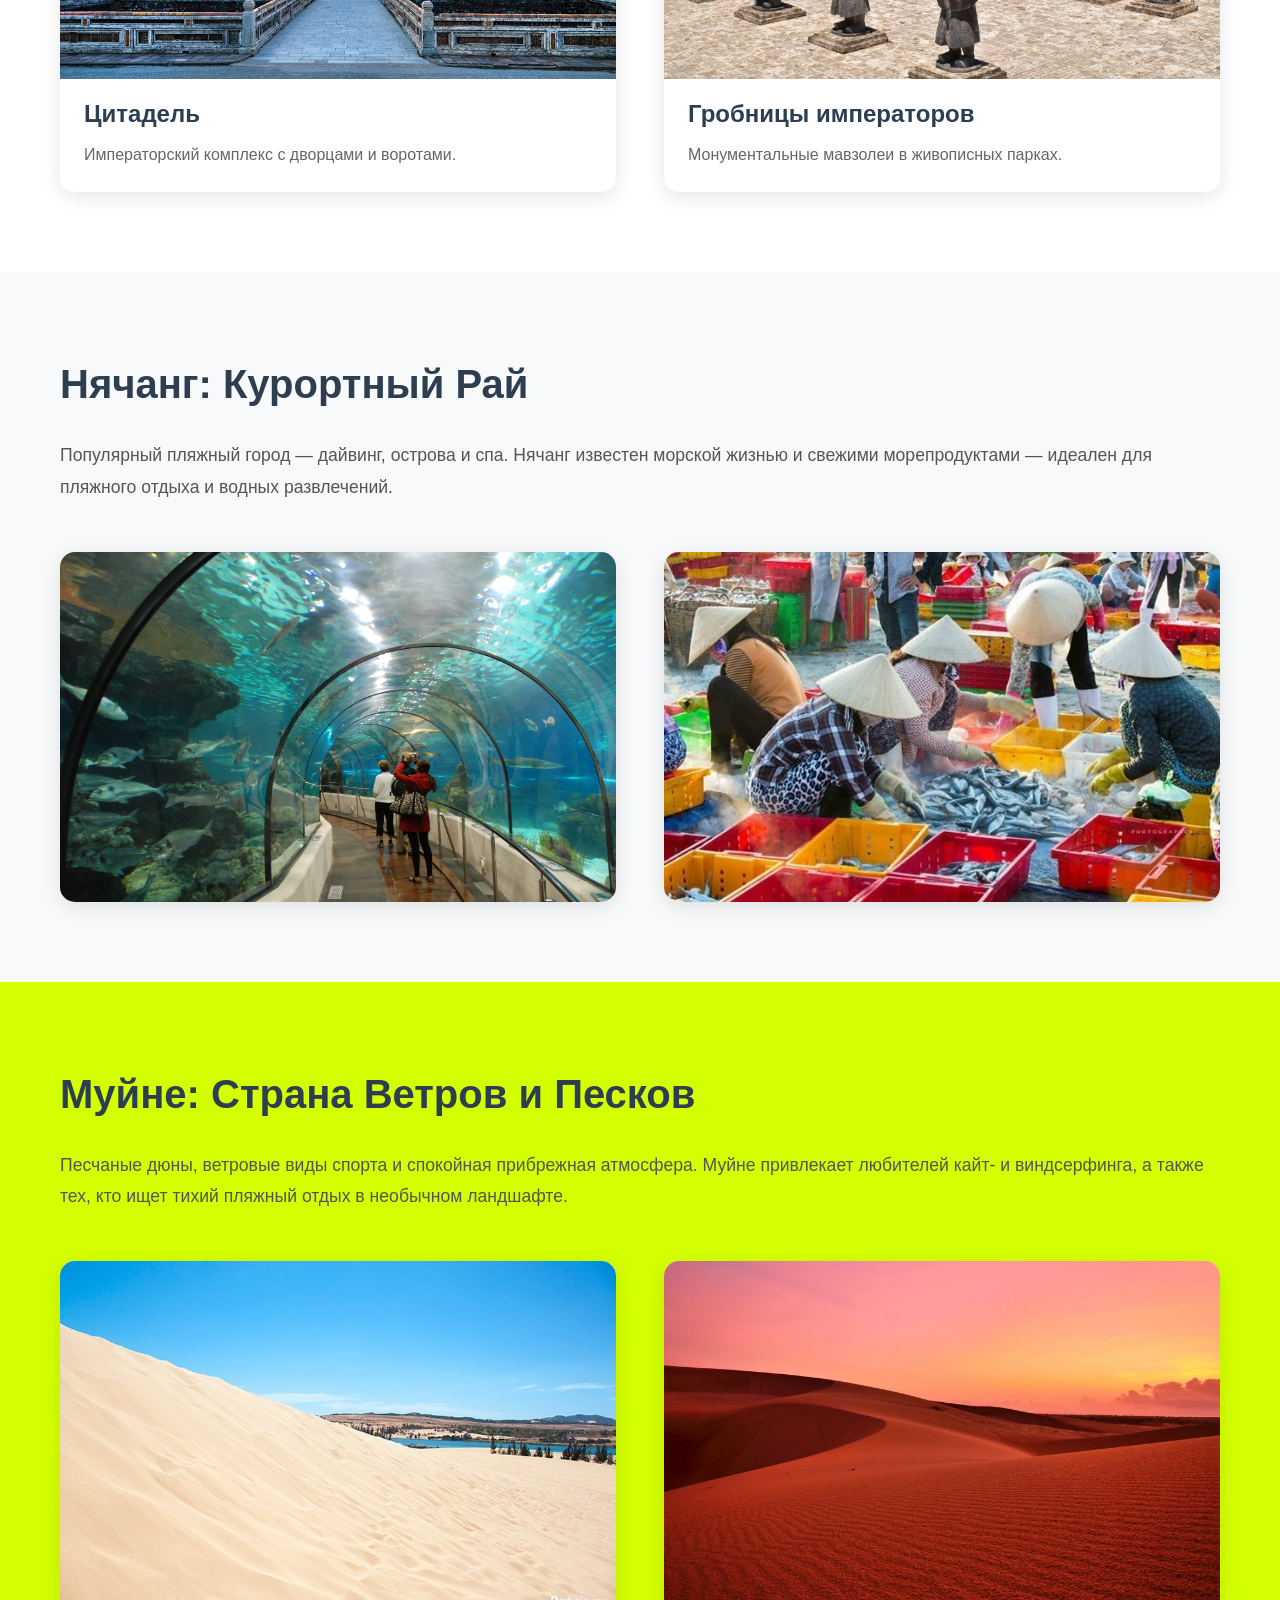
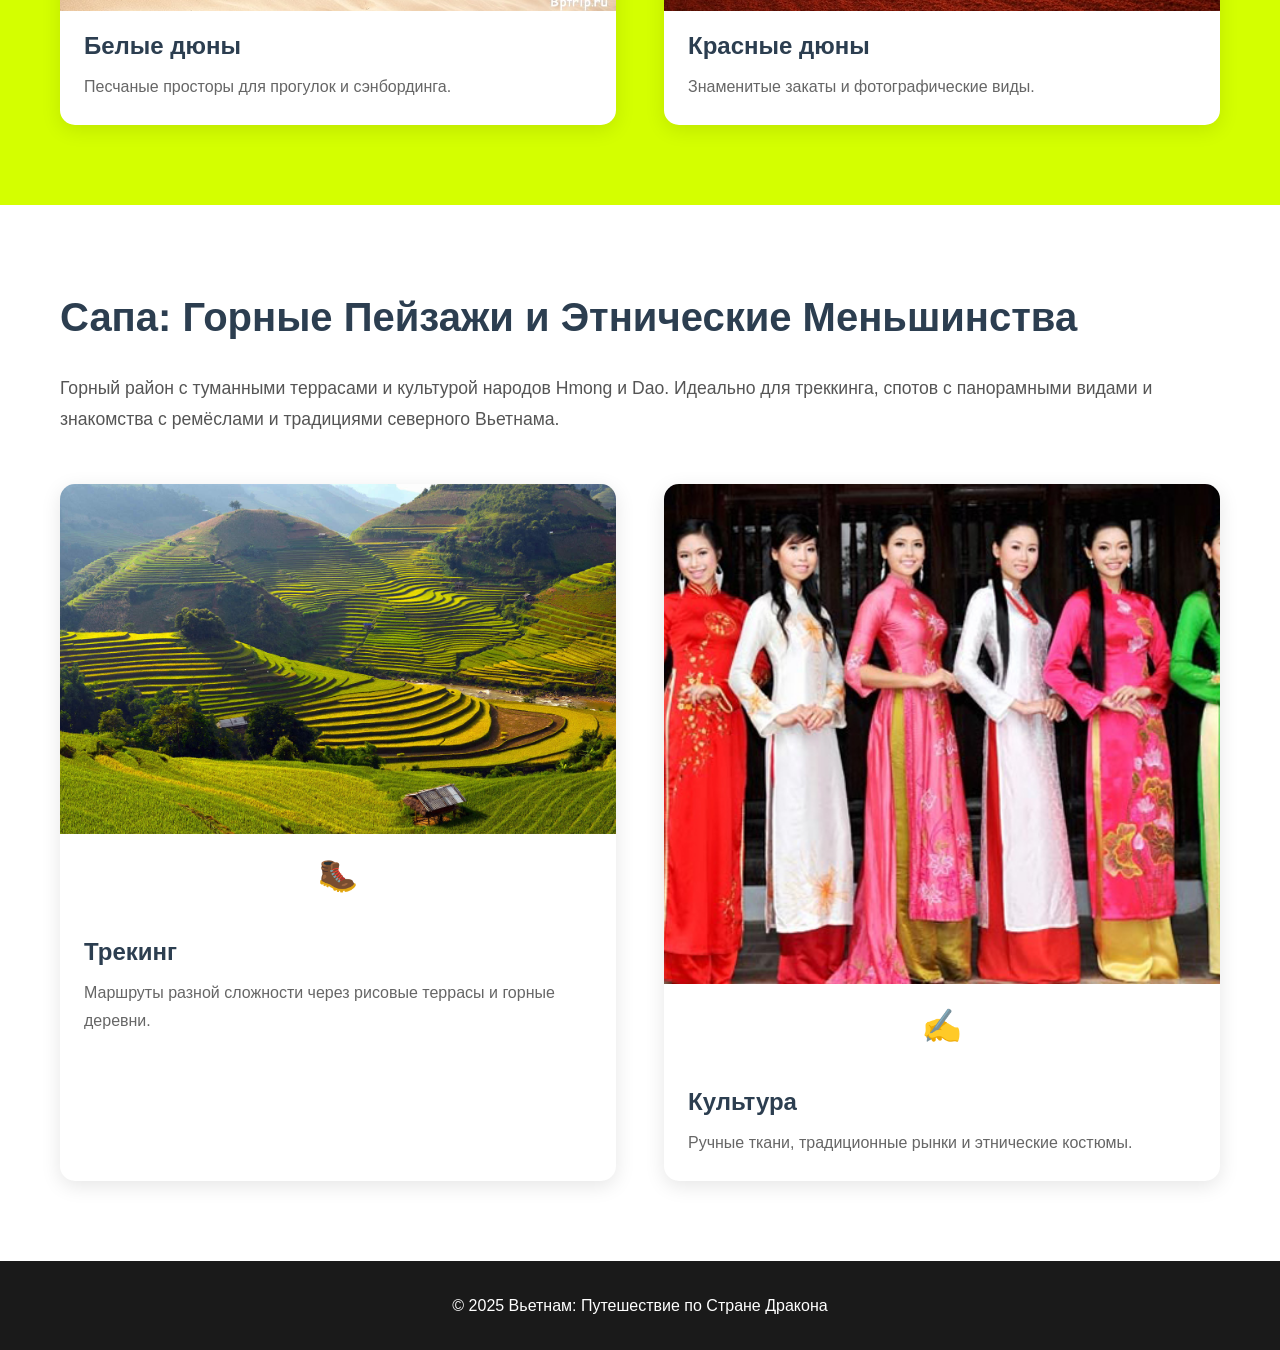
==== commit 87960967: "add traditions section" ====
--- a/cities.html
+++ b/cities.html
@@ -15,6 +15,7 @@
                 <li><a href="index.html">Главная</a></li>
                 <li><a href="cities.html" class="active">Города</a></li>
                 <li><a href="map.html">Карта</a></li>
+                  <li><a href="trad.html">Традиции</a></li>
             </ul>
             <div class="burger">
                 <span></span>
@@ -82,8 +83,8 @@
                 </div>
                 <div class="attraction">
                     <img src="images/cities/danang-bridge.jpg" alt="Драконий мост">
-                    <h3>Драконий мост</h3>
-                    <p>Знаковый современный символ города, ночные шоу и прогулки.</p>
+                    <h3>Мост"Руки Бога"</h3>
+                    <p>Руки выглядят так, будто высечены из камня и им сотни лет, но на самом деле они сделаны из стали и искусственно состарены. </p>
                 </div>
             </div>
         </div>
